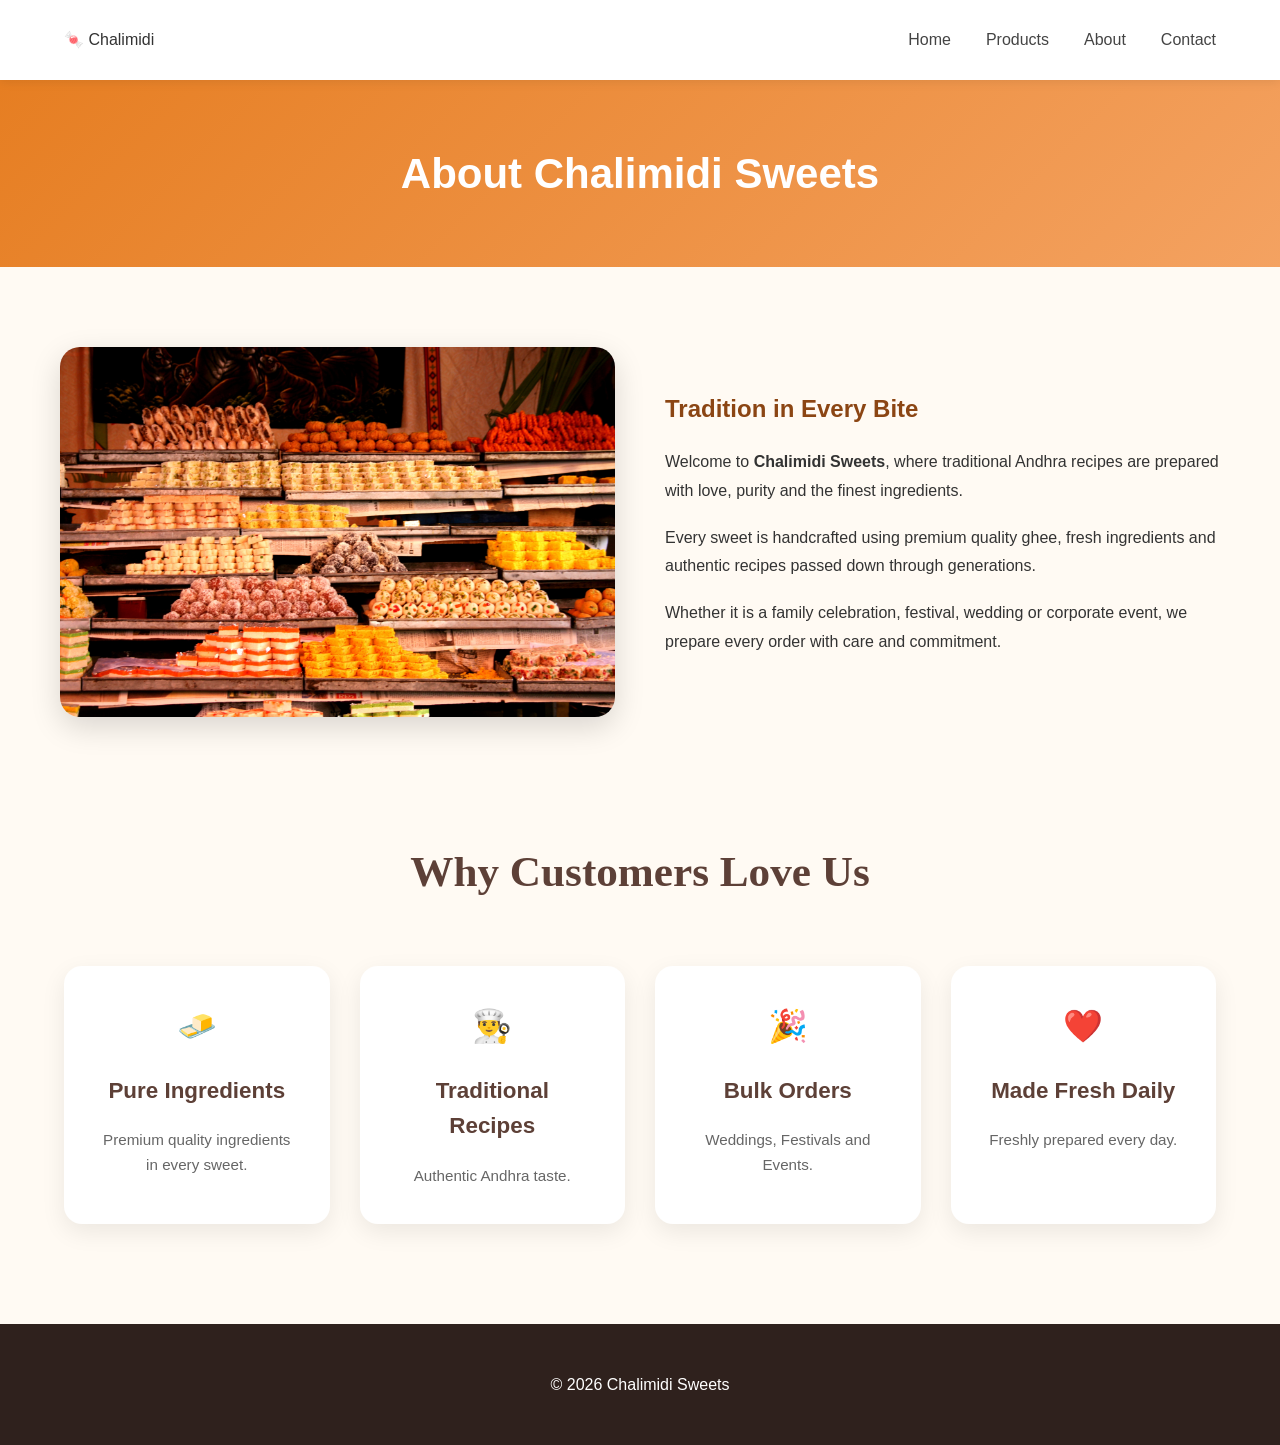
==== about.html @ a7811db8 "Chalimidi Sweets Version 1.0" ====
<!DOCTYPE html>
<html lang="en">

<head>

    <meta charset="UTF-8">

    <meta name="viewport" content="width=device-width, initial-scale=1.0">

    <title>About Us | Chalimidi Sweets</title>

    <link rel="stylesheet" href="css/style.css">

    <link rel="stylesheet" href="css/responsive.css">

</head>

<body>

    <header>

        <nav class="navbar">

            <div class="logo">

                🍬 Chalimidi

            </div>

            <ul class="nav-links">

                <li><a href="index.html">Home</a></li>

                <li><a href="products.html">Products</a></li>

                <li><a href="about.html" class="active">About</a></li>

                <li><a href="contact.html">Contact</a></li>

            </ul>

        </nav>

    </header>

    <section class="page-banner">

        <h1>

            About Chalimidi Sweets

        </h1>

    </section>

    <section class="about-container">

        <div class="about-image">

            <img src="images/shop.jpg" alt="Chalimidi Sweets">

        </div>

        <div class="about-content">

            <h2>

                Tradition in Every Bite

            </h2>

            <p>

                Welcome to <strong>Chalimidi Sweets</strong>,
                where traditional Andhra recipes are prepared with
                love, purity and the finest ingredients.

            </p>

            <p>

                Every sweet is handcrafted using premium quality
                ghee, fresh ingredients and authentic recipes
                passed down through generations.

            </p>

            <p>

                Whether it is a family celebration,
                festival, wedding or corporate event,
                we prepare every order with care and commitment.

            </p>

        </div>

    </section>

    <section class="features">

        <h2>

            Why Customers Love Us

        </h2>

        <div class="feature-grid">

            <div class="card">

                🧈

                <h3>Pure Ingredients</h3>

                <p>

                    Premium quality ingredients in every sweet.

                </p>

            </div>

            <div class="card">

                👨‍🍳

                <h3>Traditional Recipes</h3>

                <p>

                    Authentic Andhra taste.

                </p>

            </div>

            <div class="card">

                🎉

                <h3>Bulk Orders</h3>

                <p>

                    Weddings, Festivals and Events.

                </p>

            </div>

            <div class="card">

                ❤️

                <h3>Made Fresh Daily</h3>

                <p>

                    Freshly prepared every day.

                </p>

            </div>

        </div>

    </section>

    <footer>

        <p>

            © 2026 Chalimidi Sweets

        </p>

    </footer>

</body>

</html>
---- css/style.css ----
/* ===========================
   CHALIMIDI SWEETS
   Version 1.0
=========================== */

* {
    margin: 0;
    padding: 0;
    box-sizing: border-box;
}

html {
    scroll-behavior: smooth;
}

body {

    font-family: 'Poppins', sans-serif;

    background: #fffaf3;

    color: #333;

    line-height: 1.6;

}

img {
    max-width: 100%;
    display: block;
}

a {
    text-decoration: none;
}

ul {
    list-style: none;
}

/* ================= NAVBAR ================= */

header {

    position: sticky;

    top: 0;

    z-index: 999;

    background: white;

    box-shadow: 0 2px 10px rgba(0, 0, 0, .08);

}

.navbar {

    width: min(1200px, 90%);

    margin: auto;

    display: flex;

    justify-content: space-between;

    align-items: center;

    height: 80px;

}

.logo {

    display: flex;

    align-items: center;

    gap: 12px;

}

.logo-icon {

    font-size: 2rem;

}

.logo h2 {

    font-family: 'Playfair Display', serif;

    color: #8B4513;

    letter-spacing: 2px;

}

.logo small {

    display: block;

    color: #777;

    font-size: .75rem;

    margin-top: -5px;

}

.nav-links {

    display: flex;

    gap: 35px;

}

.nav-links a {

    color: #444;

    font-weight: 500;

    transition: .3s;

}

.nav-links a:hover {

    color: #E67E22;

}

.btn-order {

    background: #E67E22;

    color: white;

    padding: 12px 24px;

    border-radius: 30px;

    transition: .3s;

    font-weight: 600;

}

.btn-order:hover {

    background: #c86d18;

}

/* ================= HERO ================= */

.hero {

    height: 90vh;

    background:

        linear-gradient(rgba(0, 0, 0, .45), rgba(0, 0, 0, .45)),

        url("../images/hero.jpg") center/cover;

    display: flex;

    justify-content: center;

    align-items: center;

    text-align: center;

    color: white;

}

.hero-content {

    width: min(900px, 90%);

}

.hero h1 {

    font-family: 'Playfair Display', serif;

    font-size: 4rem;

    margin-bottom: 20px;

}

.hero p {

    font-size: 1.3rem;

    margin-bottom: 40px;

}

.hero-btn {

    display: inline-block;

    padding: 16px 40px;

    background: #F4B400;

    color: #222;

    border-radius: 50px;

    font-weight: bold;

    transition: .35s;

}

.hero-btn:hover {

    transform: translateY(-4px);

    background: white;

}

/* ================= FEATURES ================= */

.features {

    width: min(1200px, 90%);

    margin: 100px auto;

}

.features h2 {

    text-align: center;

    font-size: 2.7rem;

    color: #5D4037;

    margin-bottom: 60px;

    font-family: 'Playfair Display', serif;

}

.feature-grid {

    display: grid;

    grid-template-columns: repeat(auto-fit, minmax(250px, 1fr));

    gap: 30px;

}

.card {

    background: white;

    padding: 35px;

    border-radius: 18px;

    text-align: center;

    box-shadow: 0 8px 25px rgba(0, 0, 0, .08);

    transition: .35s;

    font-size: 2rem;

}

.card:hover {

    transform: translateY(-10px);

}

.card h3 {

    margin: 20px 0;

    color: #5D4037;

    font-size: 1.4rem;

}

.card p {

    font-size: .95rem;

    color: #666;

}

/* ================= CTA ================= */

.cta {

    background: #5D4037;

    color: white;

    padding: 90px 20px;

    text-align: center;

}

.cta h2 {

    font-size: 2.7rem;

    margin-bottom: 35px;

    font-family: 'Playfair Display', serif;

}

/* ================= FOOTER ================= */

footer {

    background: #2f211d;

    color: white;

    text-align: center;

    padding: 40px 20px;

}

footer h3 {

    margin-bottom: 15px;

    font-family: 'Playfair Display', serif;

}

footer p {

    margin: 8px 0;

}

.hero-buttons {

    display: flex;

    justify-content: center;

    gap: 20px;

    margin-top: 40px;

}

.secondary-btn {

    display: inline-block;

    padding: 16px 35px;

    border: 2px solid white;

    border-radius: 50px;

    color: white;

    transition: .3s;

}

.secondary-btn:hover {

    background: white;

    color: #222;

}

/* ==========================================
   TOAST
========================================== */

#toast {

    position: fixed;

    bottom: 30px;

    left: 50%;

    transform: translateX(-50%);

    background: #333;

    color: white;

    padding: 15px 30px;

    border-radius: 30px;

    opacity: 0;

    transition: .4s;

    z-index: 99999;

}

#toast.show {

    opacity: 1;

}

/*==========================================
PAGE BANNER
==========================================*/

.page-banner {

    background: linear-gradient(135deg, #E67E22, #F4A261);

    color: white;

    text-align: center;

    padding: 60px 20px;

}

.page-banner h1 {

    font-size: 42px;

}

/*==========================================
ABOUT
==========================================*/

.about-container {

    max-width: 1200px;

    margin: 60px auto;

    display: grid;

    grid-template-columns: 1fr 1fr;

    gap: 50px;

    align-items: center;

    padding: 20px;

}

.about-image img {

    width: 100%;

    border-radius: 20px;

    box-shadow: 0 10px 30px rgba(0, 0, 0, .15);

}

.about-content h2 {

    color: #8B4513;

    margin-bottom: 20px;

}

.about-content p {

    line-height: 1.8;

    margin-bottom: 18px;

}

/*==========================================
CONTACT
==========================================*/

.contact-container {

    max-width: 1100px;

    margin: 60px auto;

    display: grid;

    grid-template-columns: repeat(2, 1fr);

    gap: 40px;

    padding: 20px;

}

.contact-card {

    background: white;

    padding: 30px;

    border-radius: 20px;

    box-shadow: 0 10px 30px rgba(0, 0, 0, .1);

}

.contact-card h2 {

    margin-bottom: 20px;

    color: #8B4513;

}

.contact-card p {

    margin-bottom: 18px;

    line-height: 1.7;

}

.phone-link,
.whatsapp-link {

    text-decoration: none;

    color: #E67E22;

    font-weight: 600;

}

.phone-link:hover,
.whatsapp-link:hover {

    color: #C0392B;

}
---- css/responsive.css ----
@media(max-width:900px) {

    .hero h1 {

        font-size: 2.8rem;

    }

    .nav-links {

        display: none;

    }

    .features h2 {

        font-size: 2rem;

    }

    .cta h2 {

        font-size: 2rem;

    }

}

@media(max-width:600px) {

    .hero h1 {

        font-size: 2.2rem;

    }

    .hero p {

        font-size: 1rem;

    }

    .logo {

        font-size: 1.5rem;

    }

    .btn-order {

        padding: 10px 18px;

    }

}


/*==========================================
ABOUT PAGE
==========================================*/

@media (max-width:768px) {

    .page-banner {

        padding: 40px 20px;

    }

    .page-banner h1 {

        font-size: 32px;

    }

    .about-container {

        grid-template-columns: 1fr;

        gap: 30px;

        padding: 20px;

    }

    .about-image {

        text-align: center;

    }

    .about-image img {

        width: 100%;

        max-width: 420px;

        border-radius: 16px;

    }

    .about-content {

        text-align: center;

    }

    .about-content h2 {

        font-size: 28px;

        margin-bottom: 20px;

    }

    .about-content p {

        font-size: 16px;

        line-height: 1.8;

    }

    .feature-grid {

        grid-template-columns: 1fr;

        gap: 20px;

    }

    .card {

        padding: 25px;

    }

}

/*==========================================
NAVBAR
==========================================*/

@media (max-width:768px) {

    .navbar {

        flex-direction: column;

        gap: 15px;

        padding: 20px;

    }

    .nav-links {

        flex-wrap: wrap;

        justify-content: center;

        gap: 15px;

    }

}
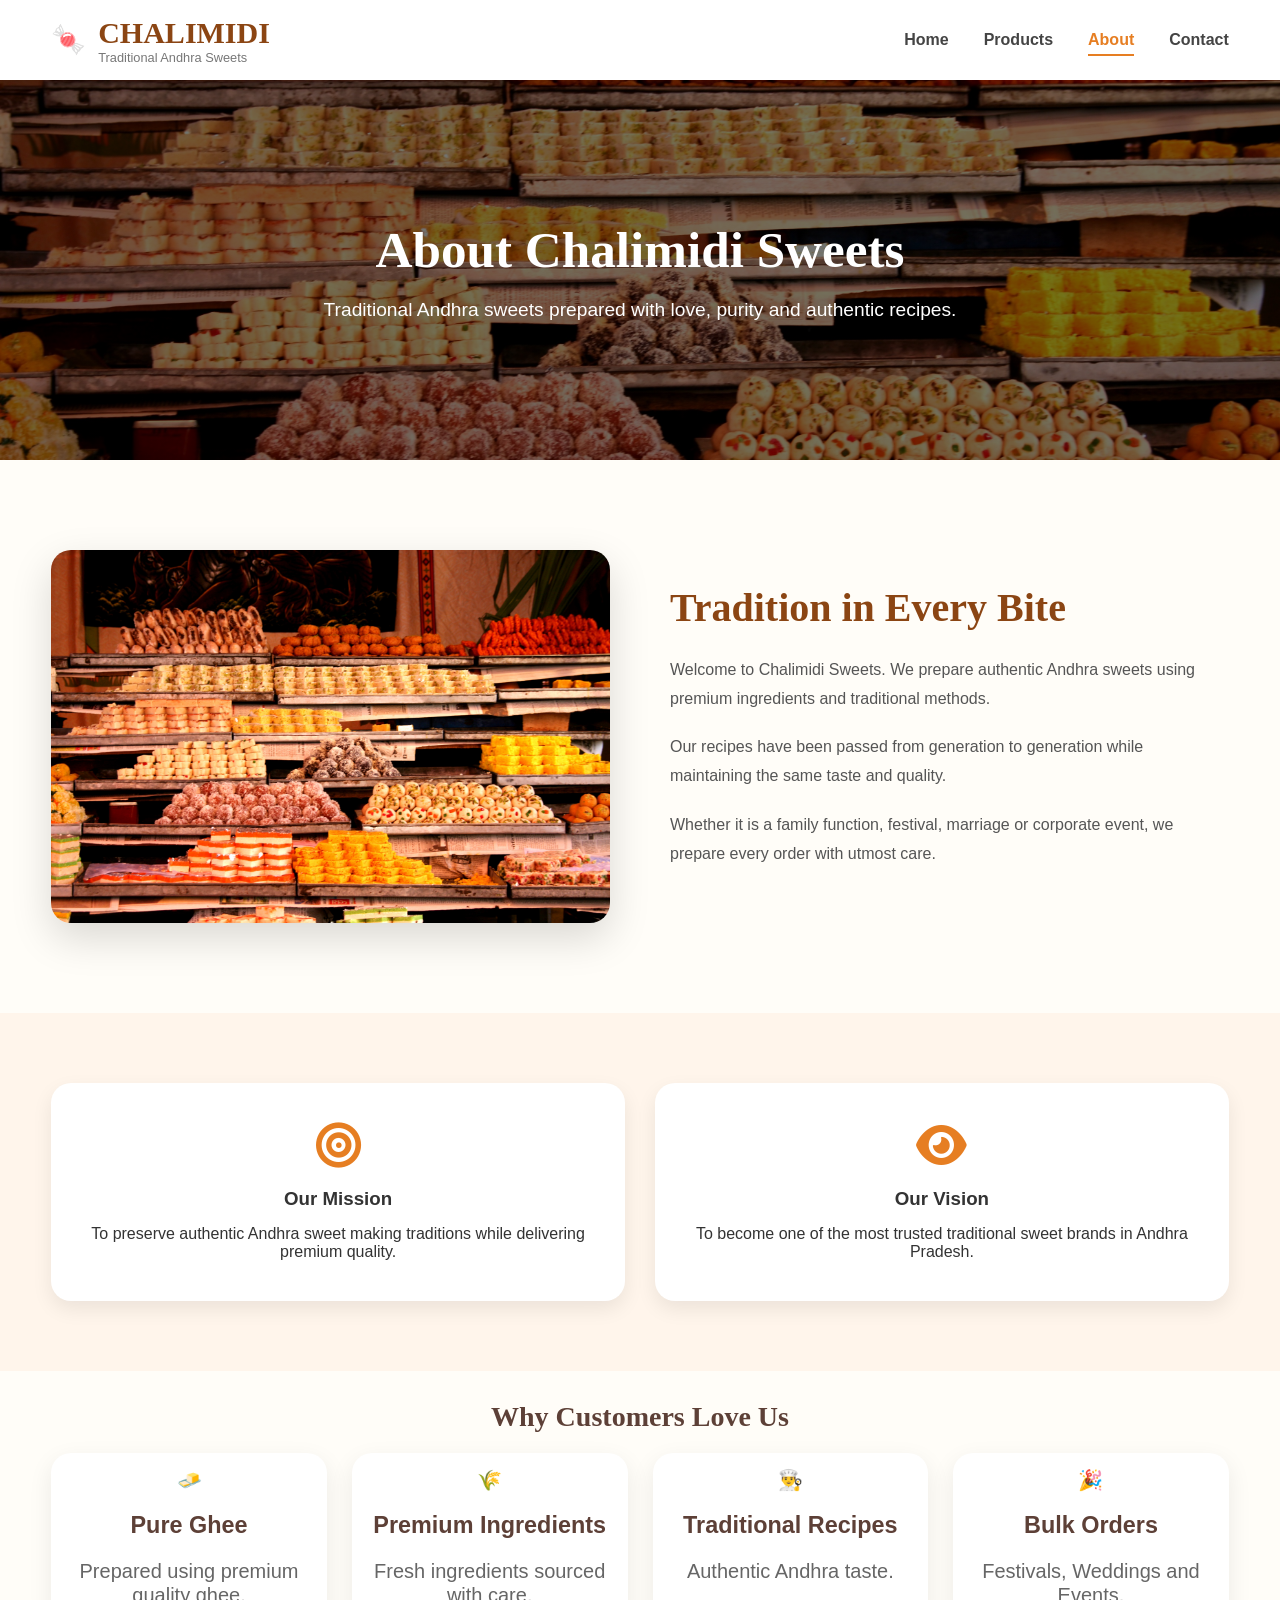
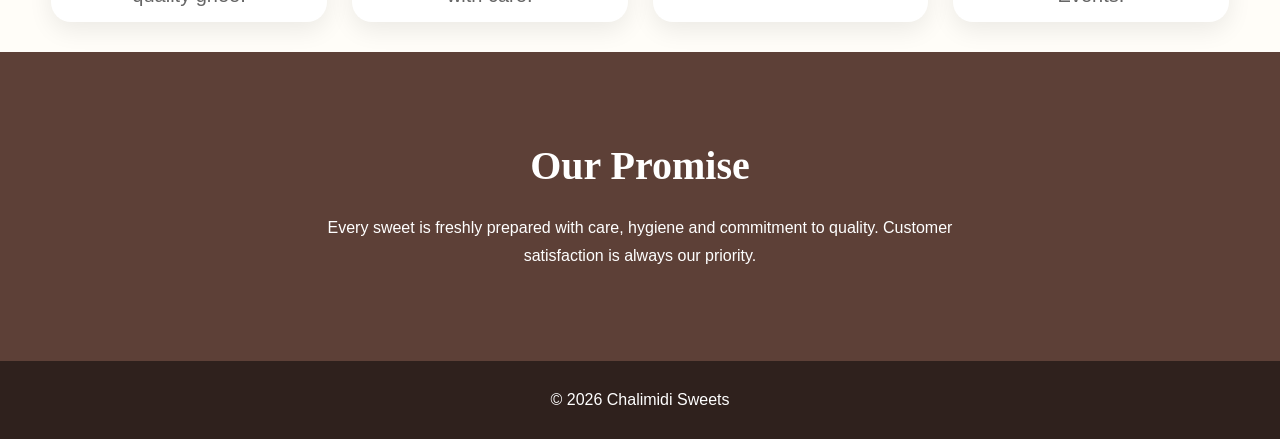
==== commit f9191b88: "changed 06-08-2026" ====
--- a/about.html
+++ b/about.html
@@ -9,23 +9,35 @@
 
     <title>About Us | Chalimidi Sweets</title>
 
-    <link rel="stylesheet" href="css/style.css">
-
-    <link rel="stylesheet" href="css/responsive.css">
+    <meta name="description" content="Learn about Chalimidi Sweets and our traditional Andhra recipes.">
+
+    <link rel="stylesheet" href="css/about.css">
+
+    <link rel="stylesheet" href="css/about-responsive.css">
+
+    <link rel="stylesheet" href="https://cdnjs.cloudflare.com/ajax/libs/font-awesome/6.7.2/css/all.min.css">
+
+    <link rel="icon" href="images/favicon.ico">
 
 </head>
 
 <body>
 
     <header>
-
         <nav class="navbar">
-
             <div class="logo">
-
-                🍬 Chalimidi
-
-            </div>
+                <span class="logo-icon">🍬</span>
+                <div>
+                    <h2>CHALIMIDI</h2>
+                    <small>Traditional Andhra Sweets</small>
+                </div>
+            </div>
+
+            <button class="menu-toggle">
+
+                <i class="fa-solid fa-bars"></i>
+
+            </button>
 
             <ul class="nav-links">
 
@@ -33,6 +45,7 @@
 
                 <li><a href="products.html">Products</a></li>
 
+                <!-- <li><a class="active" href="about.html">About</a></li> -->
                 <li><a href="about.html" class="active">About</a></li>
 
                 <li><a href="contact.html">Contact</a></li>
@@ -43,126 +56,172 @@
 
     </header>
 
-    <section class="page-banner">
-
-        <h1>
-
-            About Chalimidi Sweets
-
-        </h1>
-
-    </section>
-
-    <section class="about-container">
-
-        <div class="about-image">
-
-            <img src="images/shop.jpg" alt="Chalimidi Sweets">
-
-        </div>
-
-        <div class="about-content">
-
-            <h2>
-
-                Tradition in Every Bite
-
-            </h2>
+    <section class="banner">
+
+        <div class="overlay">
+
+            <h1>About Chalimidi Sweets</h1>
 
             <p>
 
-                Welcome to <strong>Chalimidi Sweets</strong>,
-                where traditional Andhra recipes are prepared with
-                love, purity and the finest ingredients.
+                Traditional Andhra sweets prepared with love, purity and
+                authentic recipes.
 
             </p>
 
+        </div>
+
+    </section>
+
+    <section class="about">
+
+        <div class="container">
+
+            <div class="about-image">
+
+                <img src="images/shop.jpg" alt="Chalimidi Sweets">
+
+            </div>
+
+            <div class="about-text">
+
+                <h2>Tradition in Every Bite</h2>
+
+                <p>
+
+                    Welcome to Chalimidi Sweets.
+
+                    We prepare authentic Andhra sweets using
+                    premium ingredients and traditional methods.
+
+                </p>
+
+                <p>
+
+                    Our recipes have been passed from generation
+                    to generation while maintaining the same
+                    taste and quality.
+
+                </p>
+
+                <p>
+
+                    Whether it is a family function,
+                    festival,
+                    marriage or corporate event,
+                    we prepare every order with utmost care.
+
+                </p>
+
+            </div>
+
+        </div>
+
+    </section>
+
+    <section class="mission">
+
+        <div class="container">
+
+            <div class="mission-card">
+
+                <i class="fa-solid fa-bullseye"></i>
+
+                <h3>Our Mission</h3>
+
+                <p>
+
+                    To preserve authentic Andhra sweet making
+                    traditions while delivering premium quality.
+
+                </p>
+
+            </div>
+
+            <div class="mission-card">
+
+                <i class="fa-solid fa-eye"></i>
+
+                <h3>Our Vision</h3>
+
+                <p>
+
+                    To become one of the most trusted traditional
+                    sweet brands in Andhra Pradesh.
+
+                </p>
+
+            </div>
+
+        </div>
+
+    </section>
+
+    <section class="why-us">
+
+        <h2>Why Customers Love Us</h2>
+
+        <div class="cards">
+
+            <div class="card">
+
+                🧈
+
+                <h3>Pure Ghee</h3>
+
+                <p>Prepared using premium quality ghee.</p>
+
+            </div>
+
+            <div class="card">
+
+                🌾
+
+                <h3>Premium Ingredients</h3>
+
+                <p>Fresh ingredients sourced with care.</p>
+
+            </div>
+
+            <div class="card">
+
+                👨‍🍳
+
+                <h3>Traditional Recipes</h3>
+
+                <p>Authentic Andhra taste.</p>
+
+            </div>
+
+            <div class="card">
+
+                🎉
+
+                <h3>Bulk Orders</h3>
+
+                <p>Festivals, Weddings and Events.</p>
+
+            </div>
+
+        </div>
+
+    </section>
+
+    <section class="promise">
+
+        <div class="container">
+
+            <h2>Our Promise</h2>
+
             <p>
 
-                Every sweet is handcrafted using premium quality
-                ghee, fresh ingredients and authentic recipes
-                passed down through generations.
+                Every sweet is freshly prepared with
+                care, hygiene and commitment to quality.
+
+                Customer satisfaction is always our priority.
 
             </p>
 
-            <p>
-
-                Whether it is a family celebration,
-                festival, wedding or corporate event,
-                we prepare every order with care and commitment.
-
-            </p>
-
-        </div>
-
-    </section>
-
-    <section class="features">
-
-        <h2>
-
-            Why Customers Love Us
-
-        </h2>
-
-        <div class="feature-grid">
-
-            <div class="card">
-
-                🧈
-
-                <h3>Pure Ingredients</h3>
-
-                <p>
-
-                    Premium quality ingredients in every sweet.
-
-                </p>
-
-            </div>
-
-            <div class="card">
-
-                👨‍🍳
-
-                <h3>Traditional Recipes</h3>
-
-                <p>
-
-                    Authentic Andhra taste.
-
-                </p>
-
-            </div>
-
-            <div class="card">
-
-                🎉
-
-                <h3>Bulk Orders</h3>
-
-                <p>
-
-                    Weddings, Festivals and Events.
-
-                </p>
-
-            </div>
-
-            <div class="card">
-
-                ❤️
-
-                <h3>Made Fresh Daily</h3>
-
-                <p>
-
-                    Freshly prepared every day.
-
-                </p>
-
-            </div>
-
         </div>
 
     </section>
@@ -177,6 +236,8 @@
 
     </footer>
 
+    <script src="js/app.js"></script>
+
 </body>
 
 </html>
--- a/css/about.css
+++ b/css/about.css
@@ -0,0 +1,495 @@
+/*=====================================
+CHALIMIDI SWEETS
+ABOUT PAGE
+======================================*/
+
+* {
+    margin: 0;
+    padding: 0;
+    box-sizing: border-box;
+}
+
+html {
+    scroll-behavior: smooth;
+}
+
+body {
+    font-family: 'Poppins', sans-serif;
+    background: #fffdf8;
+    color: #333;
+    overflow-x: hidden;
+}
+
+img {
+    width: 100%;
+    display: block;
+}
+
+a {
+    text-decoration: none;
+}
+
+ul {
+    list-style: none;
+}
+
+.container {
+    width: min(1200px, 92%);
+    margin: auto;
+}
+
+/*=========================
+HEADER
+=========================*/
+
+header {
+
+    position: sticky;
+
+    top: 0;
+
+    background: #fff;
+
+    z-index: 1000;
+
+    box-shadow: 0 3px 12px rgba(0, 0, 0, .08);
+
+}
+
+.navbar {
+
+    width: min(1200px, 92%);
+
+    margin: auto;
+
+    display: flex;
+
+    justify-content: space-between;
+
+    align-items: center;
+
+    height: 80px;
+
+}
+
+.logo {
+
+    display: flex;
+
+    align-items: center;
+
+    gap: 12px;
+
+}
+.logo div {
+
+    display: flex;
+
+    flex-direction: column;
+
+}
+
+.logo-icon {
+
+    font-size: 1.75rem;
+
+    line-height: 1;
+
+}
+
+.logo h2 {
+
+    color: #8B4513;
+
+    font-size: 30px;
+
+    font-family: 'Playfair Display', serif;
+
+}
+
+.logo small {
+
+    color: #777;
+
+    font-size: .8rem;
+
+}
+
+.nav-links {
+
+    display: flex;
+
+    gap: 35px;
+
+}
+
+.nav-links a {
+
+    color: #444;
+
+    font-weight: 600;
+
+    transition: .3s;
+
+}
+
+.nav-links a:hover,
+.nav-links a.active {
+
+    color: #E67E22;
+
+}
+
+.nav-links a {
+
+    position: relative;
+
+    color: #444;
+
+    font-weight: 600;
+
+    transition: .3s;
+
+}
+
+.nav-links a:hover,
+.nav-links a.active {
+
+    color: #E67E22;
+
+}
+
+.nav-links a::after {
+
+    content: "";
+
+    position: absolute;
+
+    left: 0;
+
+    bottom: -8px;
+
+    width: 0;
+
+    height: 2px;
+
+    background: #E67E22;
+
+    transition: .3s;
+
+}
+
+.nav-links a:hover::after,
+.nav-links a.active::after {
+
+    width: 100%;
+
+}
+
+.menu-toggle {
+
+    display: none;
+
+    border: none;
+
+    background: none;
+
+    font-size: 28px;
+
+    cursor: pointer;
+
+}
+
+/*=========================
+BANNER
+=========================*/
+
+.banner {
+
+    height: 380px;
+
+    background:
+        linear-gradient(rgba(0, 0, 0, .55), rgba(0, 0, 0, .55)),
+        url("../images/shop.jpg") center/cover;
+
+}
+
+.overlay {
+
+    width: 100%;
+
+    height: 100%;
+
+    display: flex;
+
+    flex-direction: column;
+
+    justify-content: center;
+
+    align-items: center;
+
+    text-align: center;
+
+    color: white;
+
+}
+
+.overlay h1 {
+
+    font-size: 3.2rem;
+
+    font-family: 'Playfair Display', serif;
+
+    margin-bottom: 20px;
+
+}
+
+.overlay p {
+
+    font-size: 1.2rem;
+
+    max-width: 700px;
+
+}
+
+/*=========================
+ABOUT
+=========================*/
+
+.about {
+
+    padding: 90px 0;
+
+}
+
+.about .container {
+
+    display: grid;
+
+    grid-template-columns: 1fr 1fr;
+
+    gap: 60px;
+
+    align-items: center;
+
+}
+
+.about-image img {
+
+    border-radius: 20px;
+
+    box-shadow: 0 15px 40px rgba(0, 0, 0, .15);
+
+}
+
+.about-text h2 {
+
+    color: #8B4513;
+
+    font-size: 2.5rem;
+
+    margin-bottom: 25px;
+
+    font-family: 'Playfair Display', serif;
+
+}
+
+.about-text p {
+
+    margin-bottom: 20px;
+
+    line-height: 1.8;
+
+    color: #555;
+
+}
+
+/*=========================
+MISSION
+=========================*/
+
+.mission {
+
+    padding: 70px 0;
+
+    background: #FFF5EB;
+
+}
+
+.mission .container {
+
+    display: grid;
+
+    grid-template-columns: repeat(2, 1fr);
+
+    gap: 30px;
+
+}
+
+.mission-card {
+
+    background: white;
+
+    padding: 40px;
+
+    border-radius: 20px;
+
+    text-align: center;
+
+    box-shadow: 0 8px 20px rgba(0, 0, 0, .08);
+
+    transition: .3s;
+
+}
+
+.mission-card:hover {
+
+    transform: translateY(-8px);
+
+}
+
+.mission-card i {
+
+    font-size: 45px;
+
+    color: #E67E22;
+
+    margin-bottom: 20px;
+
+}
+
+.mission-card h3 {
+
+    margin-bottom: 15px;
+
+}
+
+/*=========================
+WHY US
+=========================*/
+
+.why-us {
+
+    padding: 30px 0;
+
+    width: min(1200px, 92%);
+
+    margin: auto;
+
+}
+
+.why-us h2 {
+
+    text-align: center;
+
+    font-size: 1.75rem;
+
+    color: #5D4037;
+
+    margin-bottom: 20px;
+
+    font-family: 'Playfair Display', serif;
+
+}
+
+.cards {
+
+    display: grid;
+
+    grid-template-columns: repeat(4, 1fr);
+
+    gap: 25px;
+
+}
+
+.card {
+
+    background: white;
+
+    padding: 15px;
+
+    text-align: center;
+
+    border-radius: 20px;
+
+    box-shadow: 0 8px 25px rgba(0, 0, 0, .08);
+
+    transition: .3s;
+
+    font-size: 1.25rem;
+
+}
+
+.card:hover {
+
+    transform: translateY(-8px);
+
+}
+
+.card h3 {
+
+    margin: 20px 0;
+
+    color: #5D4037;
+
+}
+
+.card p {
+
+    color: #666;
+
+    line-height: 1.2;
+
+}
+
+/*=========================
+PROMISE
+=========================*/
+
+.promise {
+
+    background: #5D4037;
+
+    color: white;
+
+    padding: 90px 20px;
+
+    text-align: center;
+
+}
+
+.promise h2 {
+
+    font-size: 2.5rem;
+
+    margin-bottom: 25px;
+
+    font-family: 'Playfair Display', serif;
+
+}
+
+.promise p {
+
+    max-width: 700px;
+
+    margin: auto;
+
+    line-height: 1.8;
+
+}
+
+/*=========================
+FOOTER
+=========================*/
+
+footer {
+
+    background: #2F211D;
+
+    color: white;
+
+    text-align: center;
+
+    padding: 30px;
+
+}
--- a/css/about-responsive.css
+++ b/css/about-responsive.css
@@ -0,0 +1,264 @@
+/*=====================================
+TABLETS (1024px and below)
+======================================*/
+
+@media (max-width:1024px) {
+
+    .about .container {
+        gap: 40px;
+    }
+
+    .cards {
+        grid-template-columns: repeat(2, 1fr);
+    }
+
+    .mission .container {
+        gap: 20px;
+    }
+
+}
+
+/*=====================================
+TABLETS (768px and below)
+======================================*/
+
+@media (max-width:768px) {
+
+    /* ---------- Navbar ---------- */
+
+    .navbar {
+        height: 70px;
+    }
+
+    .menu-toggle {
+        display: block;
+        font-size: 30px;
+        color: #5D4037;
+    }
+
+    .nav-links {
+
+        position: fixed;
+
+        top: 70px;
+
+        right: -100%;
+
+        width: 280px;
+
+        height: calc(100vh - 70px);
+
+        background: white;
+
+        display: flex;
+
+        flex-direction: column;
+
+        justify-content: flex-start;
+
+        align-items: flex-start;
+
+        padding: 40px 30px;
+
+        gap: 25px;
+
+        transition: .35s ease;
+
+        box-shadow: -5px 0 20px rgba(0, 0, 0, .15);
+
+    }
+
+    .nav-links.active {
+
+        right: 0;
+
+    }
+
+    /* ---------- Banner ---------- */
+
+    .banner {
+        height: 300px;
+    }
+
+    .overlay h1 {
+        font-size: 2.4rem;
+    }
+
+    .overlay p {
+        font-size: 1rem;
+        width: 90%;
+    }
+
+    /* ---------- About ---------- */
+
+    .about {
+        padding: 60px 0;
+    }
+
+    .about .container {
+
+        grid-template-columns: 1fr;
+
+        gap: 40px;
+
+    }
+
+    .about-text {
+
+        text-align: center;
+
+    }
+
+    .about-text h2 {
+
+        font-size: 2rem;
+
+    }
+
+    /* ---------- Mission ---------- */
+
+    .mission .container {
+
+        grid-template-columns: 1fr;
+
+    }
+
+    /* ---------- Cards ---------- */
+
+    .cards {
+
+        grid-template-columns: 1fr;
+
+    }
+
+}
+
+/*=====================================
+MOBILE (576px and below)
+======================================*/
+
+@media (max-width:576px) {
+
+    .logo h2 {
+
+        font-size: 22px;
+
+    }
+
+    .logo small {
+
+        font-size: 11px;
+
+    }
+
+    .overlay h1 {
+
+        font-size: 2rem;
+
+    }
+
+    .overlay p {
+
+        font-size: .95rem;
+
+    }
+
+    .about-text h2 {
+
+        font-size: 1.8rem;
+
+    }
+
+    .about-text p {
+
+        font-size: 15px;
+
+    }
+
+    .mission-card {
+
+        padding: 30px 20px;
+
+    }
+
+    .card {
+
+        padding: 25px;
+
+    }
+
+    .promise {
+
+        padding: 30px 20px;
+
+    }
+
+    .promise h2 {
+
+        font-size: 2rem;
+
+    }
+
+}
+
+/*=====================================
+SMALL MOBILE (400px and below)
+======================================*/
+
+@media (max-width:400px) {
+
+    .navbar {
+
+        padding: 0 15px;
+
+    }
+
+    .logo {
+
+        gap: 8px;
+
+    }
+
+    .logo h2 {
+
+        font-size: 18px;
+
+    }
+
+    .overlay h1 {
+
+        font-size: 1.8rem;
+
+    }
+
+    .overlay p {
+
+        font-size: 1.1rem;
+
+    }
+
+    .about {
+
+        padding: 50px 15px;
+
+    }
+
+    .mission {
+
+        padding: 50px 15px;
+
+    }
+
+    .why-us {
+
+        padding: 50px 15px;
+
+    }
+
+    .promise {
+
+        padding: 50px 15px;
+
+    }
+
+}
